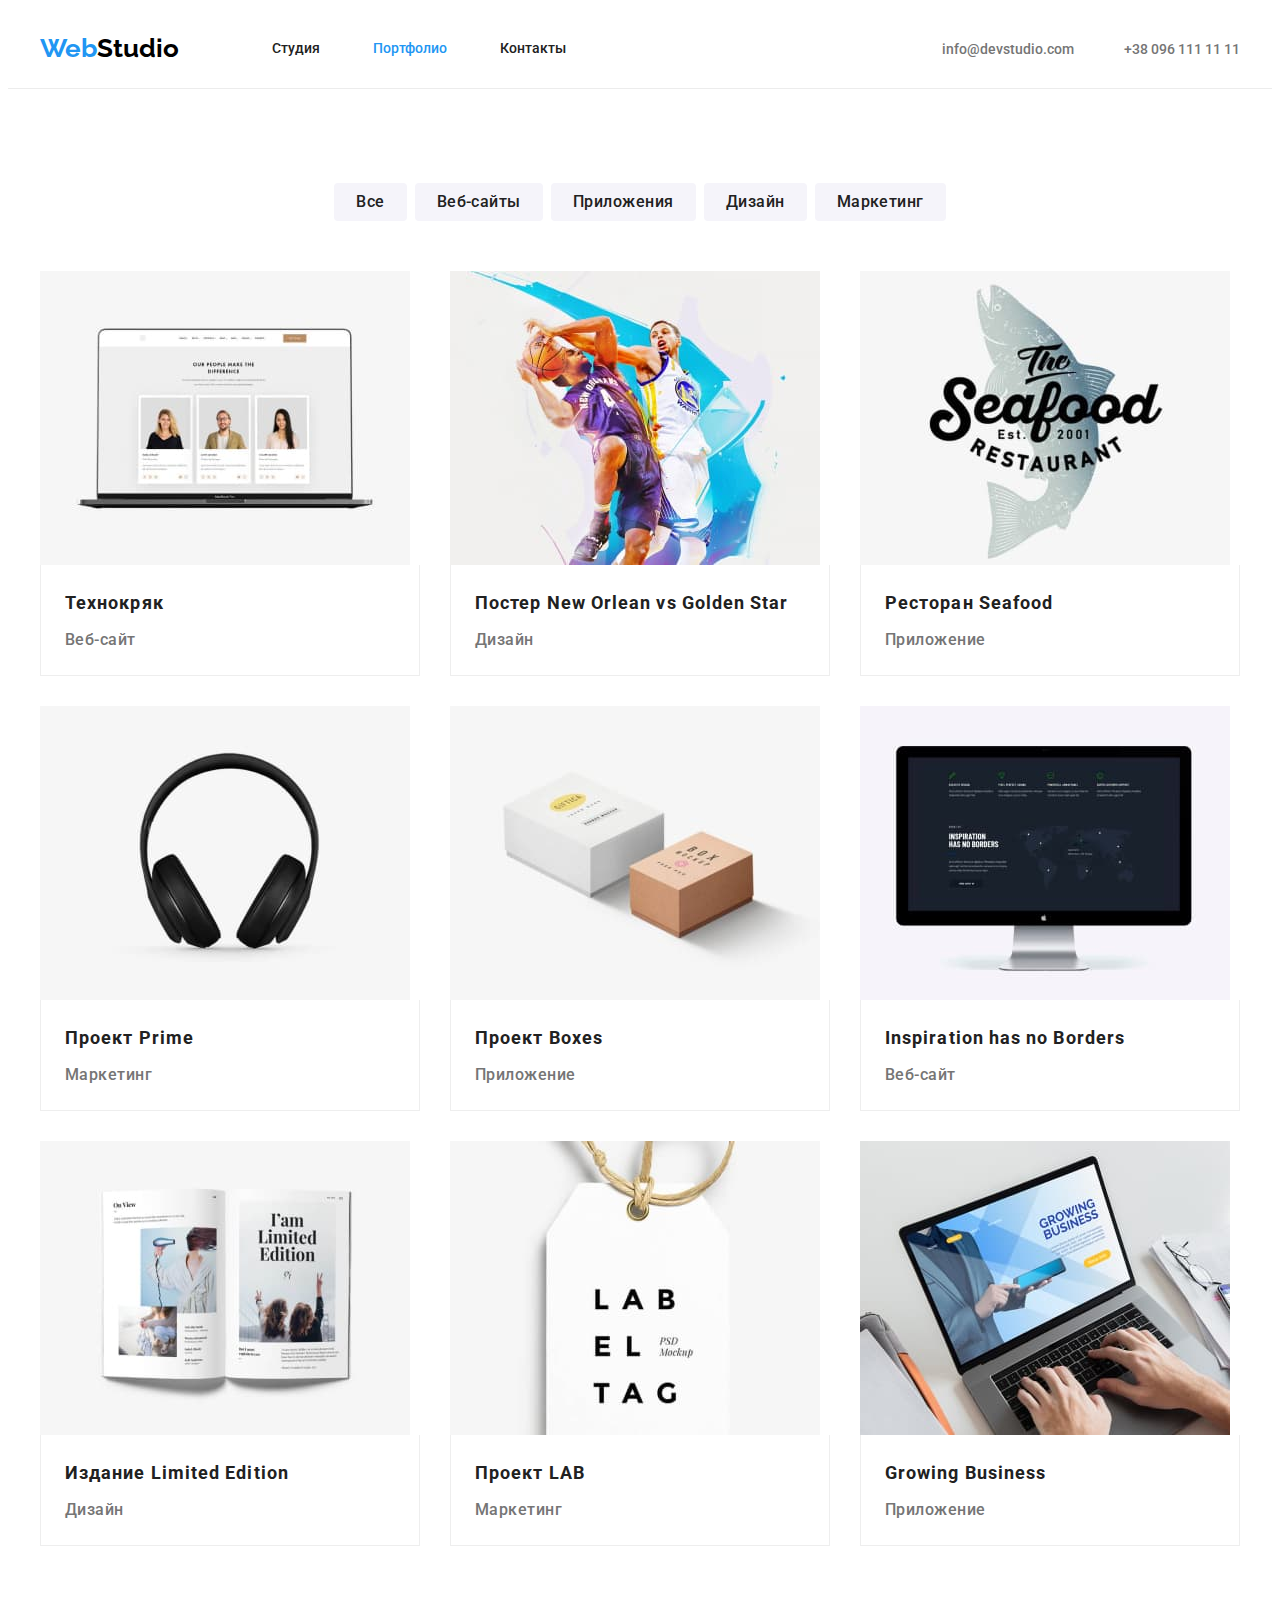
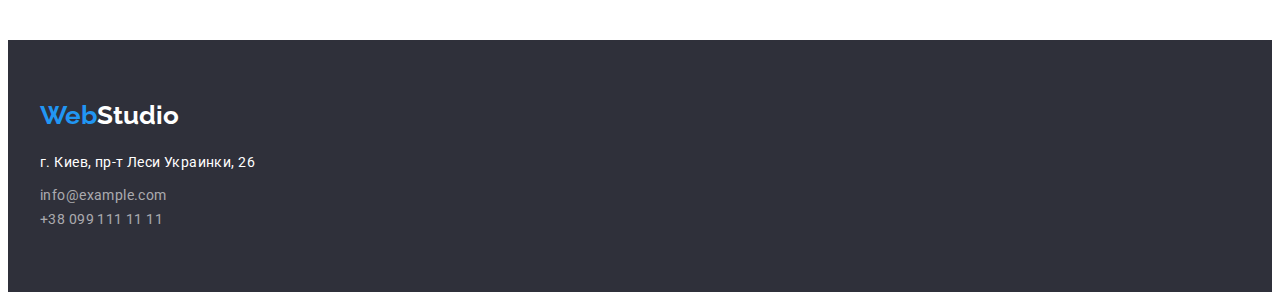
==== portfolio.html @ ec60167a "add files from hw3" ====
<!DOCTYPE html>
<html lang="ru">
<head>
    <meta charset="UTF-8">
    <meta http-equiv="X-UA-Compatible" content="IE=edge">
    <meta name="viewport" content="width=device-width, initial-scale=1.0">
    <title>Портфолио</title>
    <link rel="preconnect" href="https://fonts.googleapis.com">
    <link rel="preconnect" href="https://fonts.gstatic.com" crossorigin>
    <link href="https://fonts.googleapis.com/css2?family=Raleway:wght@700&family=Roboto:wght@400;500;700;900&display=swap"
        rel="stylesheet">
        <link rel="stylesheet" href="https://cdnjs.cloudflare.com/ajax/libs/modern-normalize/1.1.0/modern-normalize.min.css"
            integrity="sha512-wpPYUAdjBVSE4KJnH1VR1HeZfpl1ub8YT/NKx4PuQ5NmX2tKuGu6U/JRp5y+Y8XG2tV+wKQpNHVUX03MfMFn9Q=="
            crossorigin="anonymous" referrerpolicy="no-referrer" />
    <link rel="stylesheet" href="./css/styles.css"/>
</head>
<body>

<header><div class="section-navigation container">
    <a class="logo" href="./index.html">Web<span class="logo-navigation">Studio</span></a>

    <nav class="header-nav">
        <ul class="site-nav">
            <li class="link"><a href="./index.html">Студия</a></li>
            <li class="link"><a href="#" class="current">Портфолио</a></li>
            <li class="link"><a href="#">Контакты</a></li>
        </ul>
    </nav>
    <ul class="contact-header">
        <li class="link"><a href="mailto:">info@devstudio.com</a></li>
        <li class="link"><a href="tel:">+38 096 111 11 11</a></li>
    </ul>
</div>
</header>
<main class="main-portfolio">

  <section class="filter-section">
      <div class="container">
      <h1 class="visually-hidden"> Портфолио</h1>
    <ul class="filter-block">
          <li class="item"><button type="button" class="filter-button">Все</button></li>
          <li class="item"><button type="button" class="filter-button">Веб-сайты</button></li>
          <li class="item"><button type="button" class="filter-button ">Приложения</button></li>
          <li class="item"><button type="button" class="filter-button">Дизайн</button></li>
          <li class="item"><button type="button" class="filter-button">Маркетинг</button></li>
    </ul>

    <ul class="project">
          <li class="project-list">
              <a href="" class="project-link"><img src="./images/portfolio/1.jpg" alt="Веб-сайт" width="370">
         <div class="container-text">
         <h2 class="project-title">Технокряк</h2> 
          <p class="project-text">Веб-сайт</p>
          </div>
        </a>
        </li> 
          <li class="project-list">
              <a href="" class="project-link"><img src="./images/portfolio/2.jpg" alt="Дизайн" width="370">
        <div class="container-text">
        <h2 class="project-title">Постер New Orlean vs Golden Star</h2>
          <p class="project-text">Дизайн</p>
          </div>
        </a>
        </li>
          <li class="project-list">
              <a href="" class="project-link"><img src="./images/portfolio/3.jpg" alt="Приложение" width="370">
        <div class="container-text">
         <h2 class="project-title">Ресторан Seafood</h2>
          <p class="project-text">Приложение</p>
          </div>
        </a>
         </li>
          <li class="project-list">
              <a href="" class="project-link"><img src="./images/portfolio/4.jpg" alt="Маркетинг" width="370">
        <div class="container-text">
        <h2 class="project-title">Проект Prime</h2>
          <p class="project-text">Маркетинг</p>
          </div>
        </a>
     </li>
          <li class="project-list">
              <a href="" class="project-link"><img src="./images/portfolio/5.jpg" alt="Приложение" width="370">
        <div class="container-text">
         <h2 class="project-title">Проект Boxes</h2>
          <p class="project-text">Приложение</p> 
        </div>
        </a>
    </li>
          <li class="project-list">
              <a href="" class="project-link"><img src="./images/portfolio/6.jpg" alt="Веб-сайт" width="370">
        <div class="container-text">
        <h2 class="project-title">Inspiration has no Borders</h2>
          <p class="project-text">Веб-сайт</p>
          </div>
        </a>
     </li>
          <li class="project-list">
              <a href="" class="project-link"><img src="./images/portfolio/7.jpg" alt="Дизайн" width="370">
        <div class="container-text">
        <h2 class="project-title">Издание Limited Edition</h2>
          <p class="project-text">Дизайн</p>
          </div>
        </a>
     </li>
          <li class="project-list">
              <a href="" class="project-link"><img src="./images/portfolio/8.jpg" alt="Маркетинг" width="370">
        <div class="container-text">
        <h2 class="project-title">Проект LAB</h2>
          <p class="project-text">Маркетинг</p> 
          </div>
        </a>
    </li>
          <li class="project-list">
              <a href="" class="project-link"><img src="./images/portfolio/9.jpg" alt="Приложение" width="370">
        <div class="container-text">
        <h2 class="project-title">Growing Business</h2>
          <p class="project-text">Приложение</p> 
          </div>
        </a>
    </li>
    </ul>
    </div>
  </section>
</main>

<footer class="footer-section">
    <div class="container">
    <a class="logo" href="./index.html">Web<span class="logo-navigation-footer">Studio</span></a>
    <address class="contact-footer">
        <p>г. Киев, пр-т Леси Украинки, 26 </p>
        <ul class="contact-footer-list">
            <li class="item"><a href="mailto:">info@example.com </a></li>
            <li class="item"><a href="tel:">+38 099 111 11 11 </a></li>
        </ul>
    </address>
</div>
</footer>
</body>
</html>
---- css/styles.css ----
/* основной #212121 */
/* второстепенный #2196F3 */
/* дополнительный #fff */
/* задний фон #fff; */
:root {
  --brand-color: #212121;
  --accent-color: #2196f3;
  --contact-color: #757575;
  --background-color: #fff;
  --accent-background-color: #f5f4fa;
  --footer-background-color: #2f303a;
  --header-background-color: #fff;
}

body {
  font-family: 'Roboto', sans-serif;
  color: var(--brand-color);
}
img {
  display: block;
  max-width: 100%;
}

ul {
  list-style: none;
}
h1,
h2,
h3,
p,
ul {
  margin: 0;
}

.visually-hidden {
  position: absolute;
  width: 1px;
  height: 1px;
  margin: -1px;
  border: 0;
  padding: 0;

  white-space: nowrap;
  clip-path: inset(100%);
  clip: rect(0 0 0 0);
  overflow: hidden;
}
/* Header */
header {
  background-color: var(--header-background-color);
  border-bottom: 1px solid #ececec;
}
.section-navigation {
  display: flex;
  align-items: center;
}

.header-nav {
  margin-left: 93px;
}

.site-nav {
  display: flex;
  margin-top: 0;
  margin-bottom: 0;
  padding-left: 0;
}
.site-nav .link a {
  display: block;
  padding-top: 32px;
  padding-bottom: 32px;
}
.site-nav .link:not(:last-child) {
  margin-right: 53px;
}

.logo {
  text-decoration: none;
  font-family: Raleway;
  font-style: normal;
  font-weight: 700;
  font-size: 26px;
  line-height: 1.2;
  color: var(--accent-color);
}
.logo-navigation {
  color: #000;
}
.site-nav a {
  font-weight: 500;
  font-size: 14px;
  line-height: 1.17;
  text-decoration: none;
  color: var(--brand-color);
}
.site-nav .current {
  color: var(--accent-color);
}

.site-nav a:hover,
.site-nav a:focus {
  color: var(--accent-color);
}
.contact-header {
  display: flex;
  margin-left: auto;
  padding-left: 0;
}
.contact-header .link + .link {
  display: block;
  margin-left: 50px;
}

.contact-header a {
  font-weight: 500;
  font-size: 14px;
  line-height: 1.17;
  text-decoration: none;
  color: var(--contact-color);
}
.contact-header a:focus,
.contact-header a:hover {
  color: var(--accent-color);
}

/* Main portfolio */

.filter-section {
  background-color: var(--background-color);
  padding-top: 94px;
  padding-bottom: 94px;
}

.filter-block {
  display: flex;
  justify-content: center;
  margin-bottom: 50px;
  margin-top: 0;
  padding-left: 0;
}
.filter-block > .item:not(:last-child) {
  margin-right: 8px;
}

.filter-block .filter-button {
  border: transparent;
  border-radius: 4px;
  padding: 6px 22px;
}

.filter-button {
  font-family: Roboto;
  font-weight: 500;
  font-size: 16px;
  line-height: 1.62;
  text-align: center;
  letter-spacing: 0.03em;
  background-color: var(--accent-background-color);
  cursor: pointer;
  color: var(--brand-color);
}

.filter-button:hover,
.filter-button:focus {
  color: var(--header-background-color);
  background-color: var(--accent-color);
}
/* Карточки Портфолио */

.project {
  display: flex;
  flex-wrap: wrap;
  padding: 0;
  margin-top: 0;
}

.project > .project-list:nth-child(-n + 3) {
  margin-top: 0;
}

.project > .project-list {
  flex-basis: calc((100% - 60px) / 3);
  margin-top: 30px;
  margin-right: 30px;
  width: 370px;
}
.project-list:nth-child(3n) {
  margin-right: 0;
}

.project-link {
  text-decoration: none;
}

.project-link .project-text {
  color: var(--contact-color);
  font-weight: 500;
  font-size: 16px;
  line-height: 1.87;
  letter-spacing: 0.03em;
}

.project-link .project-title {
  color: var(--brand-color);
  font-weight: 700;
  font-size: 18px;
  line-height: 2;
  letter-spacing: 0.06em;
  margin-bottom: 4px;
}
.container-text {
  margin: 0;
  padding: 20px 24px;
  border: 1px solid #eeeeee;
  border-top: none;
}

/* Footer */
.footer-section {
  background-color: var(--footer-background-color);
  padding-top: 60px;
  padding-bottom: 60px;
}
.container {
  width: 1200px;
  padding-left: 15px;
  padding-right: 15px;
  margin-left: auto;
  margin-right: auto;
}

.logo-navigation-footer {
  color: var(--header-background-color);
  margin-left: auto;
}
.contact-footer {
  margin-top: 20px;
}
.contact-footer-list {
  margin-left: auto;
  padding-left: 0;
  margin-top: 9px;
}
.item-footer:not(:last-child) {
  margin-bottom: 9px;
}

.contact-footer p {
  text-decoration: none;
  font-weight: 400;
  font-size: 14px;
  line-height: 1.71;
  letter-spacing: 0.03em;
  color: var(--header-background-color);
  font-style: normal;
  margin-left: auto;
}
.contact-footer a {
  font-weight: 400;
  font-size: 14px;
  line-height: 1.71;
  letter-spacing: 0.03em;
  text-decoration: none;
  color: rgba(255, 255, 255, 0.6);
  font-style: normal;
}

.contact-footer a:focus,
.contact-footer a:hover {
  color: var(--accent-color);
}
/* Main Studio */
/* Hero Main */
.hero-section {
  padding-bottom: 200px;
  padding-top: 200px;
  background: var(--footer-background-color);
}

.hero-title {
  margin-top: 0;
  font-weight: 900;
  font-size: 44px;
  line-height: 1.36;
  letter-spacing: 0.06em;
  color: var(--header-background-color);
  text-transform: uppercase;
  width: 696px;
  text-align: center;
  margin-left: auto;
  margin-right: auto;
  margin-bottom: 30px;
}
.hero-button {
  font-weight: 700;
  font-size: 16px;
  line-height: 1.87;

  display: block;
  margin-left: auto;
  margin-right: auto;
  letter-spacing: 0.06em;
  background-color: var(--accent-color);
  color: var(--header-background-color);
  cursor: pointer;
  border-radius: 4px;
  border: transparent;
  padding: 10px 32px;
}

.hero-button:hover,
.hero-button:focus {
  background-color: #188ce8;
  color: var(--header-background-color);
}
/* Properties main */
.section-properties {
  background-color: var(--background-color);
  padding-bottom: 94px;
  padding-top: 94px;
}

.properties {
  display: flex;
  margin-bottom: 0;
  padding-left: 0;
}
.properties-title {
  margin: 0;
}
.properties > .item {
  width: 270px;
}

.properties > .item:not(:last-child) {
  margin-right: 30px;
}
.properties h3 {
  margin-bottom: 10px;
  font-weight: 700;
  font-size: 14px;
  line-height: 1.14;
  letter-spacing: 0.03em;
  text-transform: uppercase;
}

.properties p {
  margin-top: 0;
  font-weight: 400;
  font-size: 14px;
  line-height: 1.71;
  letter-spacing: 0.03em;
  color: var(--contact-color);
}
/* About main */
.about-us {
  background-color: var(--background-color);
  padding-bottom: 94px;
}
.about-list {
  display: flex;
  margin-bottom: 0;
  padding-left: 0;
}

.about-list > .list:not(:last-child) {
  margin-right: 30px;
}
.about-title {
  text-align: center;
  margin-bottom: 50px;
  margin-top: 0;
  font-weight: 700;
  font-size: 36px;
  line-height: 1.16;
  letter-spacing: 0.03em;
}
/* Team main */
.team {
  background-color: var(--accent-background-color);
  padding-top: 94px;
  padding-bottom: 94px;
}

.team-list {
  display: flex;
  margin-bottom: 0;
  padding-left: 0;
}
.team-list > .item:not(:last-child) {
  margin-right: 30px;
}
.team-list > .item {
  width: 270px;
  box-shadow: 0px 1px 3px rgba(0, 0, 0, 0.12), 0px 1px 1px rgba(0, 0, 0, 0.14),
    0px 2px 1px rgba(0, 0, 0, 0.2);
  border-radius: 0px 0px 4px 4px;
}

.team-title {
  margin-top: 0;
  margin-bottom: 50px;
  text-align: center;
  font-weight: 700;
  font-size: 36px;
  line-height: 1.16;
  letter-spacing: 0.03em;
  text-align: center;
}

.card-content {
  text-align: center;
  padding-top: 30px;
  padding-bottom: 30px;
}

.team h3 {
  font-weight: 500;
  font-size: 16px;
  line-height: 1.18;
  letter-spacing: 0.03em;
  margin-bottom: 10px;
}
.team p {
  font-weight: 400;
  font-size: 16px;
  line-height: 1.18;
  letter-spacing: 0.03em;
  color: var(--contact-color);
}
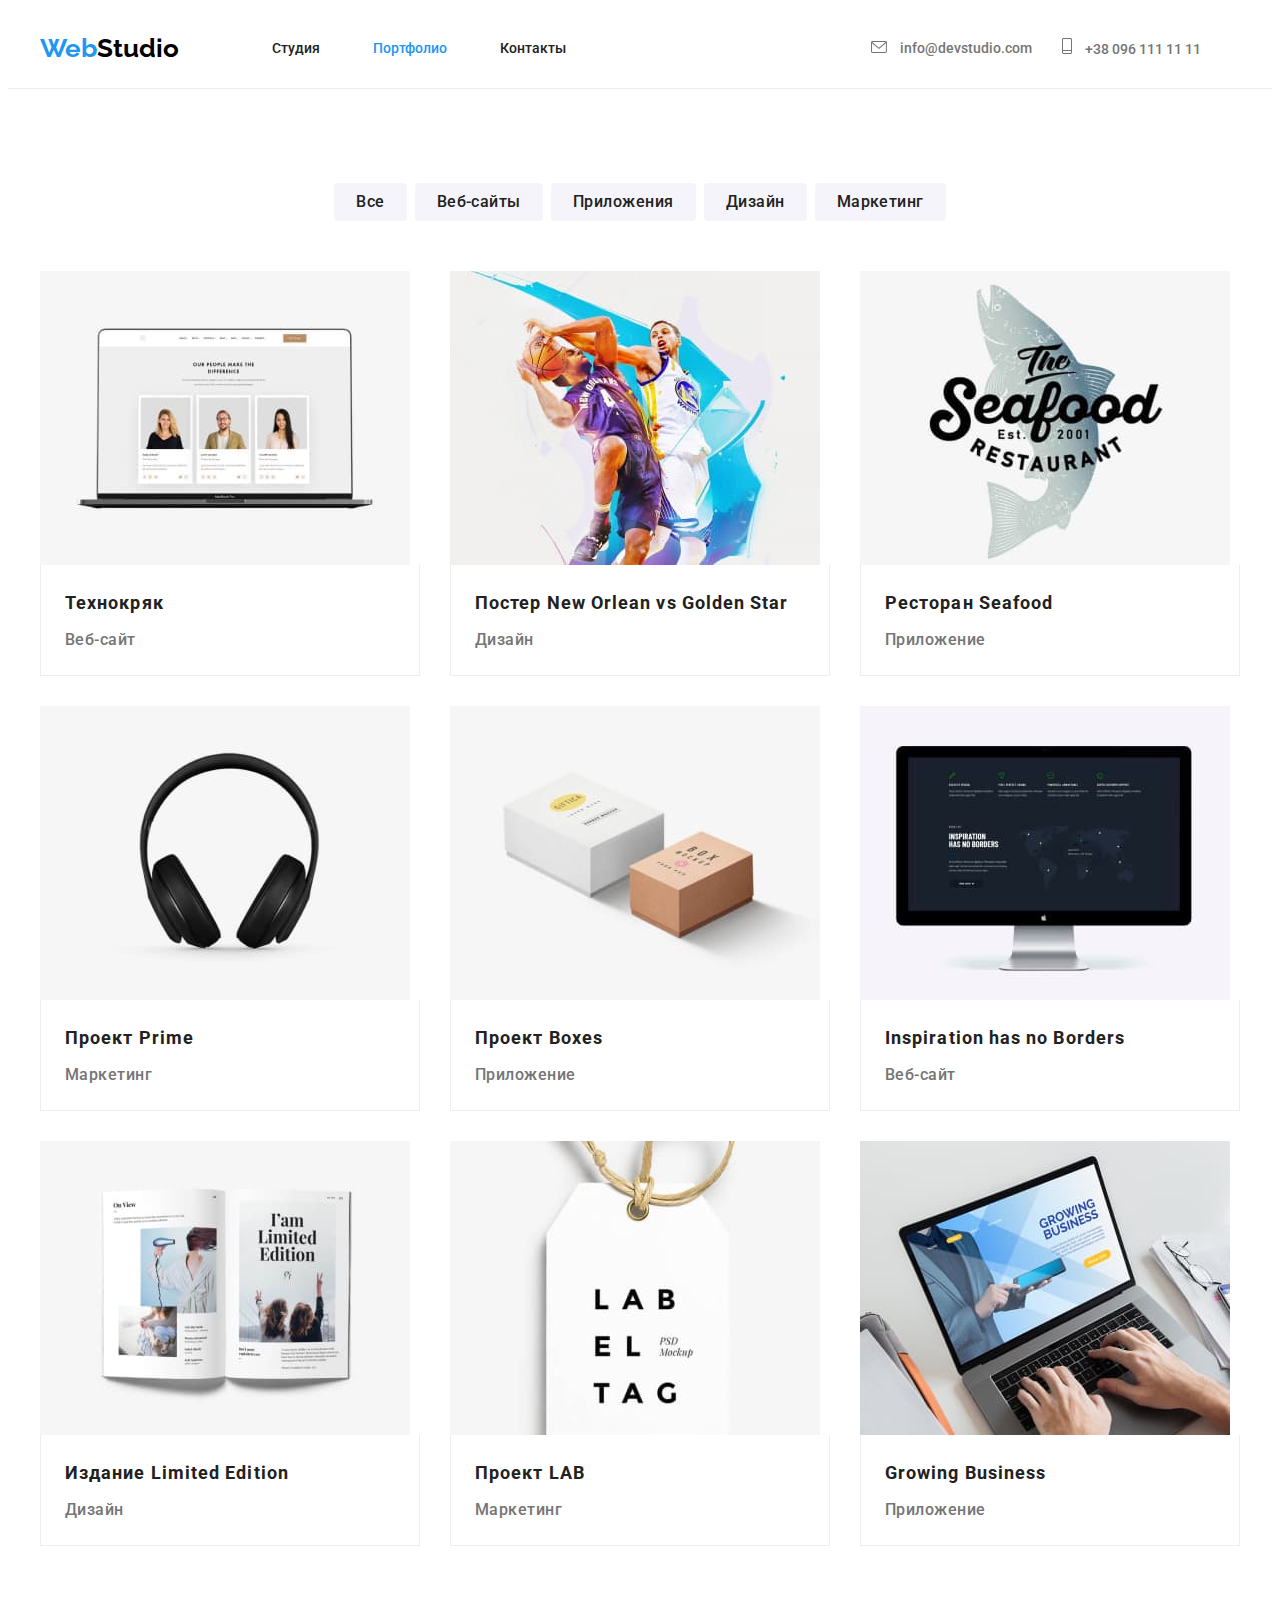
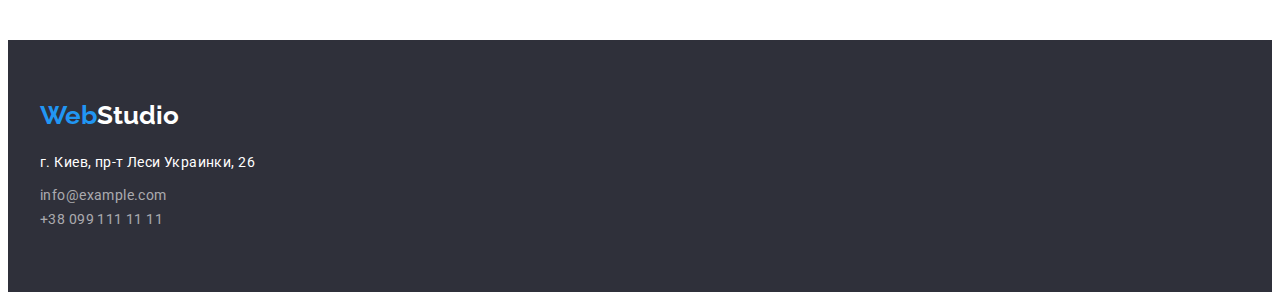
==== commit 7e157e49: "properties icon add" ====
--- a/portfolio.html
+++ b/portfolio.html
@@ -27,8 +27,18 @@
         </ul>
     </nav>
     <ul class="contact-header">
-        <li class="link"><a href="mailto:">info@devstudio.com</a></li>
-        <li class="link"><a href="tel:">+38 096 111 11 11</a></li>
+      <li class="link">
+        <a class="link-icon" href="mailto:">
+          <svg class="icon" width="16" height="12">
+            <use href="./images/icons.svg#icon-mail"></use>
+          </svg> info@devstudio.com </a>
+      </li>
+      <li class="link">
+        <a class="link-icon" href="tel:">
+          <svg class="icon" width="10" height="16">
+            <use href="./images/icons.svg#icon-tel"></use>
+          </svg> +38 096 111 11 11 </a>
+      </li>
     </ul>
 </div>
 </header>
--- a/css/styles.css
+++ b/css/styles.css
@@ -103,23 +103,29 @@
 }
 .contact-header {
   display: flex;
-  margin-left: auto;
+  margin-left: 305px;
   padding-left: 0;
 }
 .contact-header .link + .link {
   display: block;
-  margin-left: 50px;
-}
-
-.contact-header a {
+  margin-left: 30px;
+}
+
+.contact-header .link-icon {
   font-weight: 500;
   font-size: 14px;
   line-height: 1.17;
   text-decoration: none;
   color: var(--contact-color);
-}
-.contact-header a:focus,
-.contact-header a:hover {
+  fill: var(--contact-color);
+}
+.icon {
+  margin-right: 10px;
+}
+
+.link-icon:hover,
+.link-icon:focus {
+  fill: var(--accent-color);
   color: var(--accent-color);
 }
 
@@ -352,6 +358,12 @@
   letter-spacing: 0.03em;
   color: var(--contact-color);
 }
+.properties .icon {
+  display: block;
+  background-color: var(--accent-background-color);
+  padding: 25px 100px;
+  margin-bottom: 30px;
+}
 /* About main */
 .about-us {
   background-color: var(--background-color);
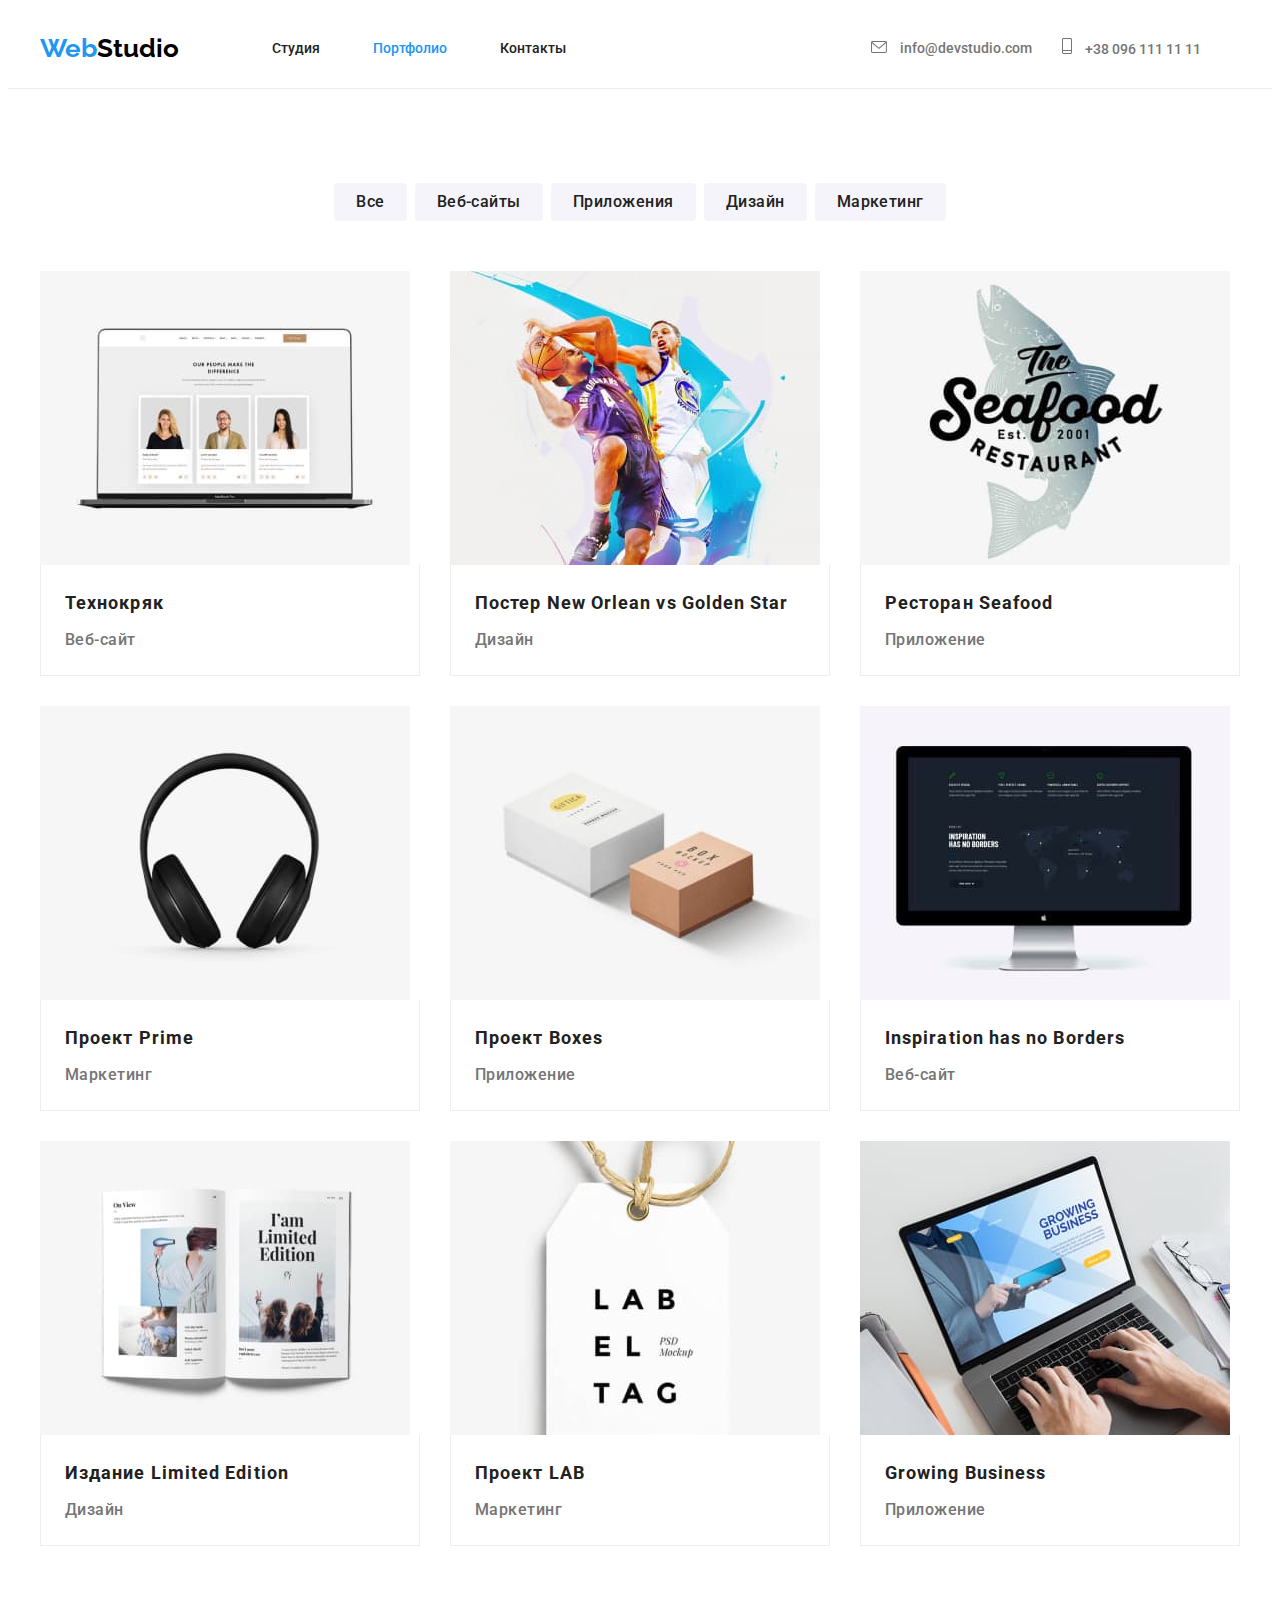
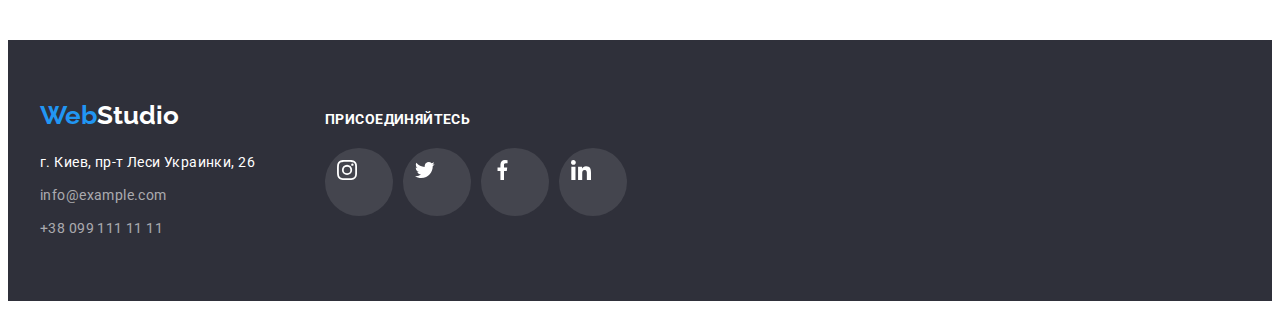
==== commit eb9c5c81: "add shadow" ====
--- a/portfolio.html
+++ b/portfolio.html
@@ -135,15 +135,47 @@
 
 <footer class="footer-section">
     <div class="container">
-    <a class="logo" href="./index.html">Web<span class="logo-navigation-footer">Studio</span></a>
-    <address class="contact-footer">
-        <p>г. Киев, пр-т Леси Украинки, 26 </p>
-        <ul class="contact-footer-list">
-            <li class="item"><a href="mailto:">info@example.com </a></li>
-            <li class="item"><a href="tel:">+38 099 111 11 11 </a></li>
+      <div>
+        <a class="logo" href="./index.html">Web<span class="logo-navigation-footer">Studio</span></a>
+        <address class="contact-footer">
+          <p>г. Киев, пр-т Леси Украинки, 26 </p>
+          <ul class="contact-footer-list">
+            <li class="item-footer"><a href="mailto:">info@example.com </a></li>
+            <li class="item-footer"><a href="tel:">+38 099 111 11 11 </a></li>
+          </ul>
+        </address>
+      </div>
+      <div class="social-list">
+        <h2 class="footer-title">Присоединяйтесь</h2>
+        <ul class="icon-list">
+          <li class="item-icon">
+            <a class="footer-icon" href="https://www.instagram.com" alt="Инстаграм" width="44" height="44">
+              <svg width="20" height="20">
+                <use href="./images/icons.svg#icon-instagramgrey"></use>
+              </svg>
+            </a>
+          </li>
+          <li class="item-icon"> <a class="footer-icon" href="https://www.twitter.com" alt="Твиттер" width="44" height="44">
+              <svg width="20" height="20">
+                <use href="./images/icons.svg#icon-twittergrey"></use>
+              </svg>
+            </a></li>
+    
+          <li class="item-icon"> <a class="footer-icon" href="https://www.facebook.com" alt="Фэйсбук" width="44"
+              height="44">
+              <svg width="20" height="20">
+                <use href="./images/icons.svg#icon-facebookgrey"></use>
+              </svg>
+            </a></li>
+          <li class="item-icon"> <a class="footer-icon" href="https://www.linkedin.com" alt="Линкедин" width="44"
+              height="44">
+              <svg width="20" height="20">
+                <use href="./images/icons.svg#icon-linkedingrey"></use>
+              </svg>
+            </a></li>
         </ul>
-    </address>
-</div>
+      </div>
+    </div>
 </footer>
 </body>
 </html>--- a/css/styles.css
+++ b/css/styles.css
@@ -119,7 +119,7 @@
   color: var(--contact-color);
   fill: var(--contact-color);
 }
-.icon {
+.link-icon .icon {
   margin-right: 10px;
 }
 
@@ -170,7 +170,10 @@
 .filter-button:focus {
   color: var(--header-background-color);
   background-color: var(--accent-color);
-}
+  box-shadow: 0px 3px 1px rgba(0, 0, 0, 0.1), 0px 1px 2px rgba(0, 0, 0, 0.08),
+    0px 2px 2px rgba(0, 0, 0, 0.12);
+}
+
 /* Карточки Портфолио */
 
 .project {
@@ -192,6 +195,10 @@
 }
 .project-list:nth-child(3n) {
   margin-right: 0;
+}
+.project-list:hover {
+  box-shadow: 0px 1px 1px rgba(0, 0, 0, 0.12), 0px 4px 4px rgba(0, 0, 0, 0.06),
+    1px 4px 6px rgba(0, 0, 0, 0.16);
 }
 
 .project-link {
@@ -234,6 +241,19 @@
   margin-left: auto;
   margin-right: auto;
 }
+.footer-section .container {
+  display: flex;
+  align-items: flex-start;
+}
+.footer-title {
+  font-weight: 700;
+  font-size: 14px;
+  line-height: 1.14;
+  letter-spacing: 0.03em;
+  color: var(--background-color);
+  text-transform: uppercase;
+  margin-bottom: 20px;
+}
 
 .logo-navigation-footer {
   color: var(--header-background-color);
@@ -250,6 +270,31 @@
 .item-footer:not(:last-child) {
   margin-bottom: 9px;
 }
+.icon-list {
+  display: flex;
+  align-items: center;
+  padding: 0;
+}
+.item-icon:not(:last-child) {
+  margin-right: 10px;
+}
+
+.item-icon .footer-icon {
+  display: block;
+  width: 44px;
+  height: 44px;
+  padding: 12px;
+  border-radius: 50%;
+  fill: var(--header-background-color);
+  background-color: rgba(255, 255, 255, 0.1);
+  cursor: pointer;
+}
+
+.item-icon .footer-icon:hover,
+.item-icon .footer-icon:focus {
+  background-color: var(--accent-color);
+  fill: var(--header-background-color);
+}
 
 .contact-footer p {
   text-decoration: none;
@@ -275,6 +320,12 @@
 .contact-footer a:hover {
   color: var(--accent-color);
 }
+
+.social-list {
+  margin-top: 12px;
+  margin-left: 70px;
+}
+
 /* Main Studio */
 /* Hero Main */
 .hero-section {
@@ -424,6 +475,34 @@
   text-align: center;
   padding-top: 30px;
   padding-bottom: 30px;
+  background-color: var(--header-background-color);
+}
+.icon-thumb {
+  width: 270px;
+  display: flex;
+  align-items: center;
+  padding-top: 16px;
+  padding-left: 32px;
+  padding-right: 32px;
+}
+.item-icon:not(:last-child) {
+  margin-right: 10px;
+}
+
+.item-icon .icon {
+  display: block;
+  width: 44px;
+  height: 44px;
+  padding: 12px;
+  border-radius: 50%;
+  fill: #afb1b8;
+  cursor: pointer;
+}
+
+.item-icon .icon:hover,
+.item-icon .icon:focus {
+  background-color: var(--accent-color);
+  fill: var(--header-background-color);
 }
 
 .team h3 {
@@ -440,3 +519,45 @@
   letter-spacing: 0.03em;
   color: var(--contact-color);
 }
+
+/*  Clients Main */
+.clients {
+  padding-top: 99px;
+  padding-bottom: 94px;
+  background-color: var(--header-background-color);
+}
+
+.clients-thumb {
+  display: flex;
+}
+.clients-title {
+  font-weight: 700;
+  font-size: 36px;
+  line-height: 1.16;
+  letter-spacing: 0.03em;
+  color: var(--brand-color);
+  text-align: center;
+  margin-bottom: 51px;
+}
+
+.clients-border {
+  width: 170px;
+  height: 92px;
+  border: 1px solid #afb1b8;
+  border-radius: 4px;
+  padding: 16px 32px;
+  fill: #afb1b8;
+}
+.clients-border:hover,
+.clients-border:focus {
+  fill: var(--accent-color);
+  border: 1px solid var(--accent-color);
+}
+
+.clients-icon {
+  display: block;
+}
+
+.clients-list:not(:last-child) {
+  margin-right: 30px;
+}
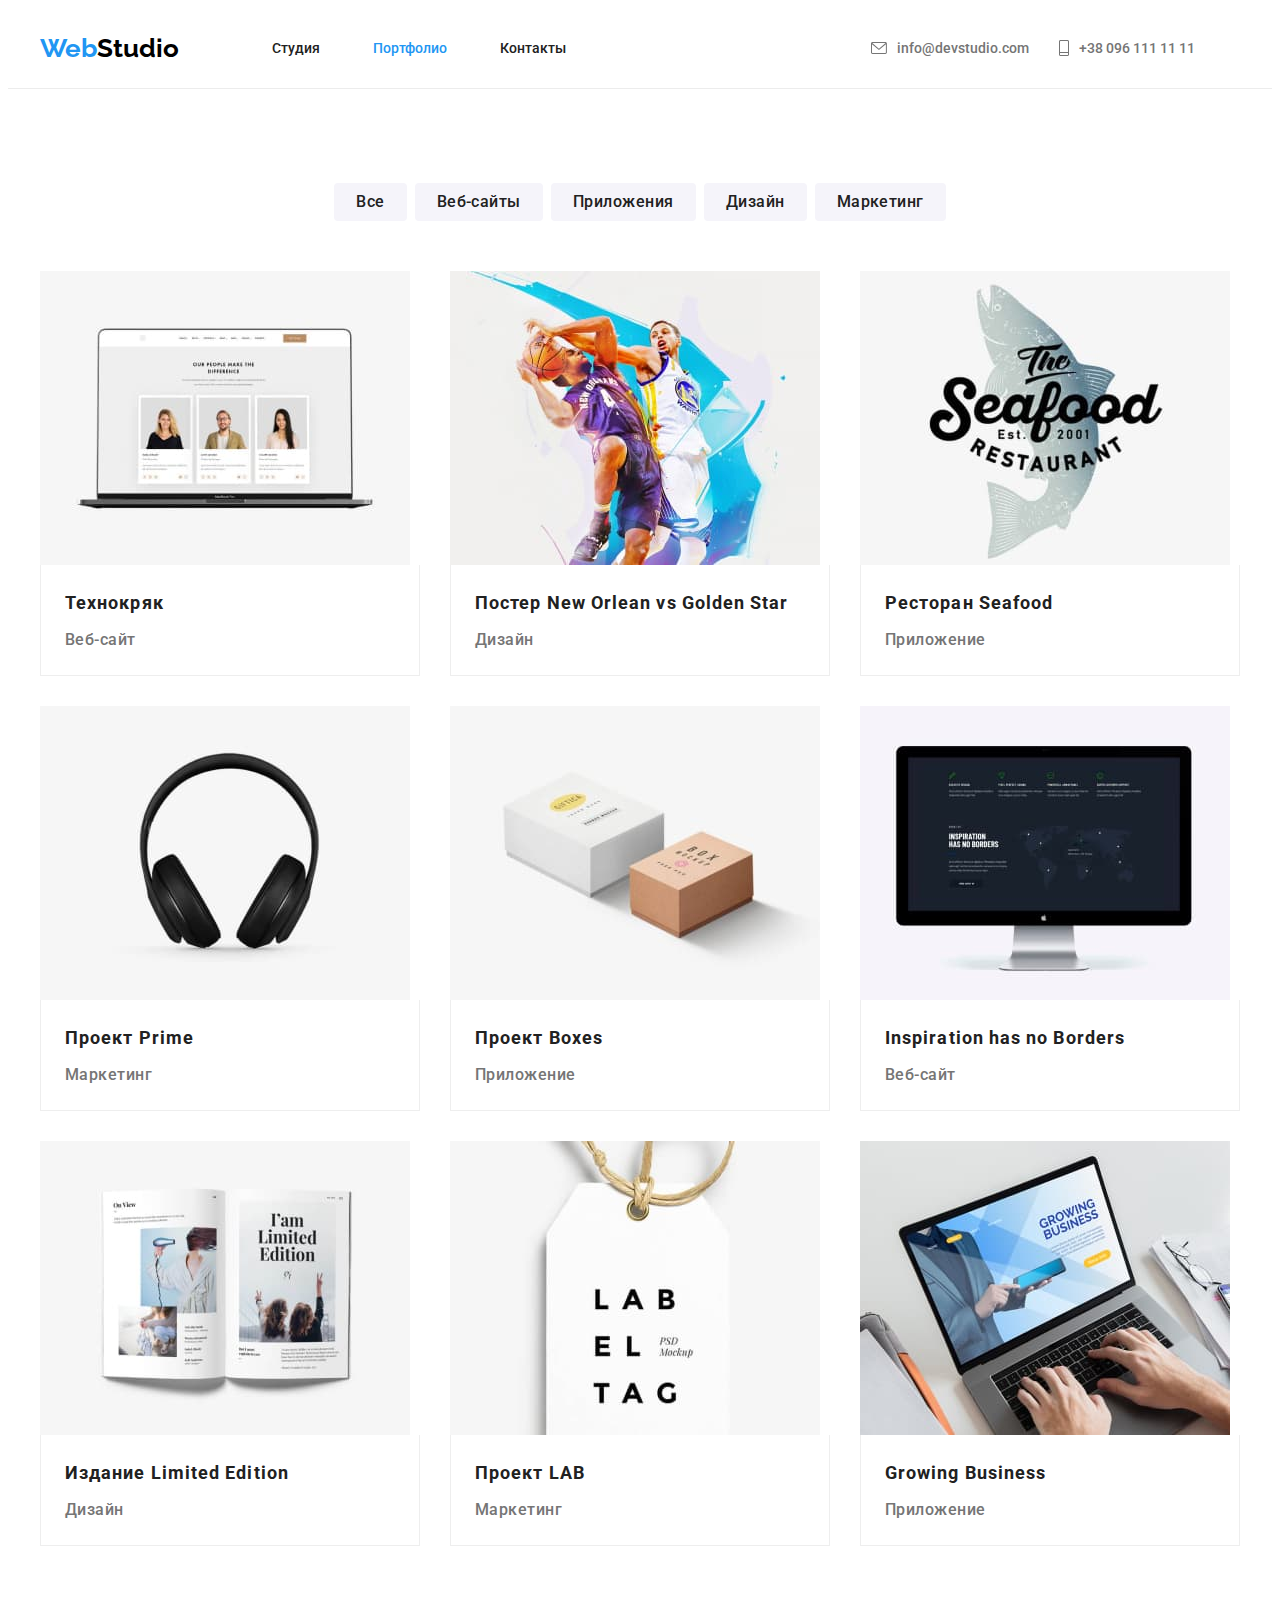
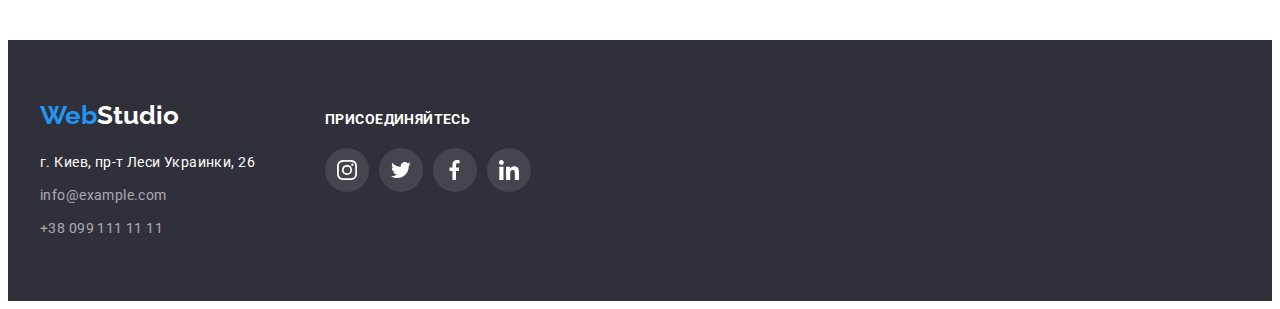
==== commit 311407a7: "доделал правки" ====
--- a/portfolio.html
+++ b/portfolio.html
@@ -57,7 +57,8 @@
 
     <ul class="project">
           <li class="project-list">
-              <a href="" class="project-link"><img src="./images/portfolio/1.jpg" alt="Веб-сайт" width="370">
+              <a  href="" class="project-link">
+                <img src="./images/portfolio/1.jpg" alt="Веб-сайт" width="370">
          <div class="container-text">
          <h2 class="project-title">Технокряк</h2> 
           <p class="project-text">Веб-сайт</p>
@@ -149,26 +150,24 @@
         <h2 class="footer-title">Присоединяйтесь</h2>
         <ul class="icon-list">
           <li class="item-icon">
-            <a class="footer-icon" href="https://www.instagram.com" alt="Инстаграм" width="44" height="44">
+            <a class="footer-icon" href="https://www.instagram.com">
               <svg width="20" height="20">
                 <use href="./images/icons.svg#icon-instagramgrey"></use>
               </svg>
             </a>
           </li>
-          <li class="item-icon"> <a class="footer-icon" href="https://www.twitter.com" alt="Твиттер" width="44" height="44">
+          <li class="item-icon"> <a class="footer-icon" href="https://www.twitter.com">
               <svg width="20" height="20">
                 <use href="./images/icons.svg#icon-twittergrey"></use>
               </svg>
             </a></li>
     
-          <li class="item-icon"> <a class="footer-icon" href="https://www.facebook.com" alt="Фэйсбук" width="44"
-              height="44">
+          <li class="item-icon"> <a class="footer-icon" href="https://www.facebook.com">
               <svg width="20" height="20">
                 <use href="./images/icons.svg#icon-facebookgrey"></use>
               </svg>
             </a></li>
-          <li class="item-icon"> <a class="footer-icon" href="https://www.linkedin.com" alt="Линкедин" width="44"
-              height="44">
+          <li class="item-icon"> <a class="footer-icon" href="https://www.linkedin.com">
               <svg width="20" height="20">
                 <use href="./images/icons.svg#icon-linkedingrey"></use>
               </svg>
--- a/css/styles.css
+++ b/css/styles.css
@@ -30,6 +30,7 @@
 p,
 ul {
   margin: 0;
+  padding: 0;
 }
 
 .visually-hidden {
@@ -119,6 +120,10 @@
   color: var(--contact-color);
   fill: var(--contact-color);
 }
+.link-icon {
+  display: flex;
+  align-items: center;
+}
 .link-icon .icon {
   margin-right: 10px;
 }
@@ -196,13 +201,17 @@
 .project-list:nth-child(3n) {
   margin-right: 0;
 }
-.project-list:hover {
+.project-link:hover,
+.project-link:focus {
   box-shadow: 0px 1px 1px rgba(0, 0, 0, 0.12), 0px 4px 4px rgba(0, 0, 0, 0.06),
     1px 4px 6px rgba(0, 0, 0, 0.16);
 }
 
 .project-link {
+  display: block;
   text-decoration: none;
+  width: 100%;
+  height: 100%;
 }
 
 .project-link .project-text {
@@ -243,7 +252,7 @@
 }
 .footer-section .container {
   display: flex;
-  align-items: flex-start;
+  align-items: baseline;
 }
 .footer-title {
   font-weight: 700;
@@ -280,10 +289,11 @@
 }
 
 .item-icon .footer-icon {
-  display: block;
+  display: flex;
+  justify-content: center;
+  align-items: center;
   width: 44px;
   height: 44px;
-  padding: 12px;
   border-radius: 50%;
   fill: var(--header-background-color);
   background-color: rgba(255, 255, 255, 0.1);
@@ -322,7 +332,6 @@
 }
 
 .social-list {
-  margin-top: 12px;
   margin-left: 70px;
 }
 
@@ -331,7 +340,14 @@
 .hero-section {
   padding-bottom: 200px;
   padding-top: 200px;
-  background: var(--footer-background-color);
+  max-width: 1600px;
+  margin-left: auto;
+  margin-right: auto;
+  background-position: center;
+  background-repeat: no-repeat;
+  background-color: #c4c4c4;
+  background-image: linear-gradient(to right, rgba(47, 48, 58, 0.4), rgba(47, 48, 58, 0.4)),
+    url(../images/hero-background.jpg);
 }
 
 .hero-title {
@@ -385,11 +401,17 @@
 .properties-title {
   margin: 0;
 }
-.properties > .item {
+.properties .item {
+  display: inline-flex;
+  align-items: center;
+  justify-content: center;
   width: 270px;
-}
-
-.properties > .item:not(:last-child) {
+  height: 120px;
+  background-color: var(--accent-background-color);
+  margin-bottom: 30px;
+}
+
+.properties > :not(:last-child) {
   margin-right: 30px;
 }
 .properties h3 {
@@ -409,12 +431,7 @@
   letter-spacing: 0.03em;
   color: var(--contact-color);
 }
-.properties .icon {
-  display: block;
-  background-color: var(--accent-background-color);
-  padding: 25px 100px;
-  margin-bottom: 30px;
-}
+
 /* About main */
 .about-us {
   background-color: var(--background-color);
@@ -473,27 +490,25 @@
 
 .card-content {
   text-align: center;
-  padding-top: 30px;
-  padding-bottom: 30px;
+  padding: 30px 32px;
   background-color: var(--header-background-color);
 }
 .icon-thumb {
-  width: 270px;
-  display: flex;
-  align-items: center;
-  padding-top: 16px;
-  padding-left: 32px;
-  padding-right: 32px;
+  display: flex;
+  align-items: center;
+  margin-top: 16px;
+  padding: 0;
 }
 .item-icon:not(:last-child) {
   margin-right: 10px;
 }
 
 .item-icon .icon {
-  display: block;
+  display: flex;
+  justify-content: center;
+  align-items: center;
   width: 44px;
   height: 44px;
-  padding: 12px;
   border-radius: 50%;
   fill: #afb1b8;
   cursor: pointer;
@@ -526,30 +541,32 @@
   padding-bottom: 94px;
   background-color: var(--header-background-color);
 }
-
-.clients-thumb {
-  display: flex;
-}
-.clients-title {
-  font-weight: 700;
-  font-size: 36px;
-  line-height: 1.16;
-  letter-spacing: 0.03em;
-  color: var(--brand-color);
-  text-align: center;
-  margin-bottom: 51px;
-}
-
-.clients-border {
+.clients-list {
   width: 170px;
   height: 92px;
   border: 1px solid #afb1b8;
   border-radius: 4px;
-  padding: 16px 32px;
   fill: #afb1b8;
 }
-.clients-border:hover,
-.clients-border:focus {
+.clients-border {
+  fill: inherit;
+}
+
+.clients-thumb {
+  display: flex;
+}
+.clients-title {
+  font-weight: 700;
+  font-size: 36px;
+  line-height: 1.16;
+  letter-spacing: 0.03em;
+  color: var(--brand-color);
+  text-align: center;
+  margin-bottom: 51px;
+}
+
+.clients-list:hover,
+.clients-list:focus {
   fill: var(--accent-color);
   border: 1px solid var(--accent-color);
 }
@@ -561,3 +578,10 @@
 .clients-list:not(:last-child) {
   margin-right: 30px;
 }
+.clients-link {
+  display: flex;
+  justify-content: center;
+  align-items: center;
+  width: 100%;
+  height: 100%;
+}
